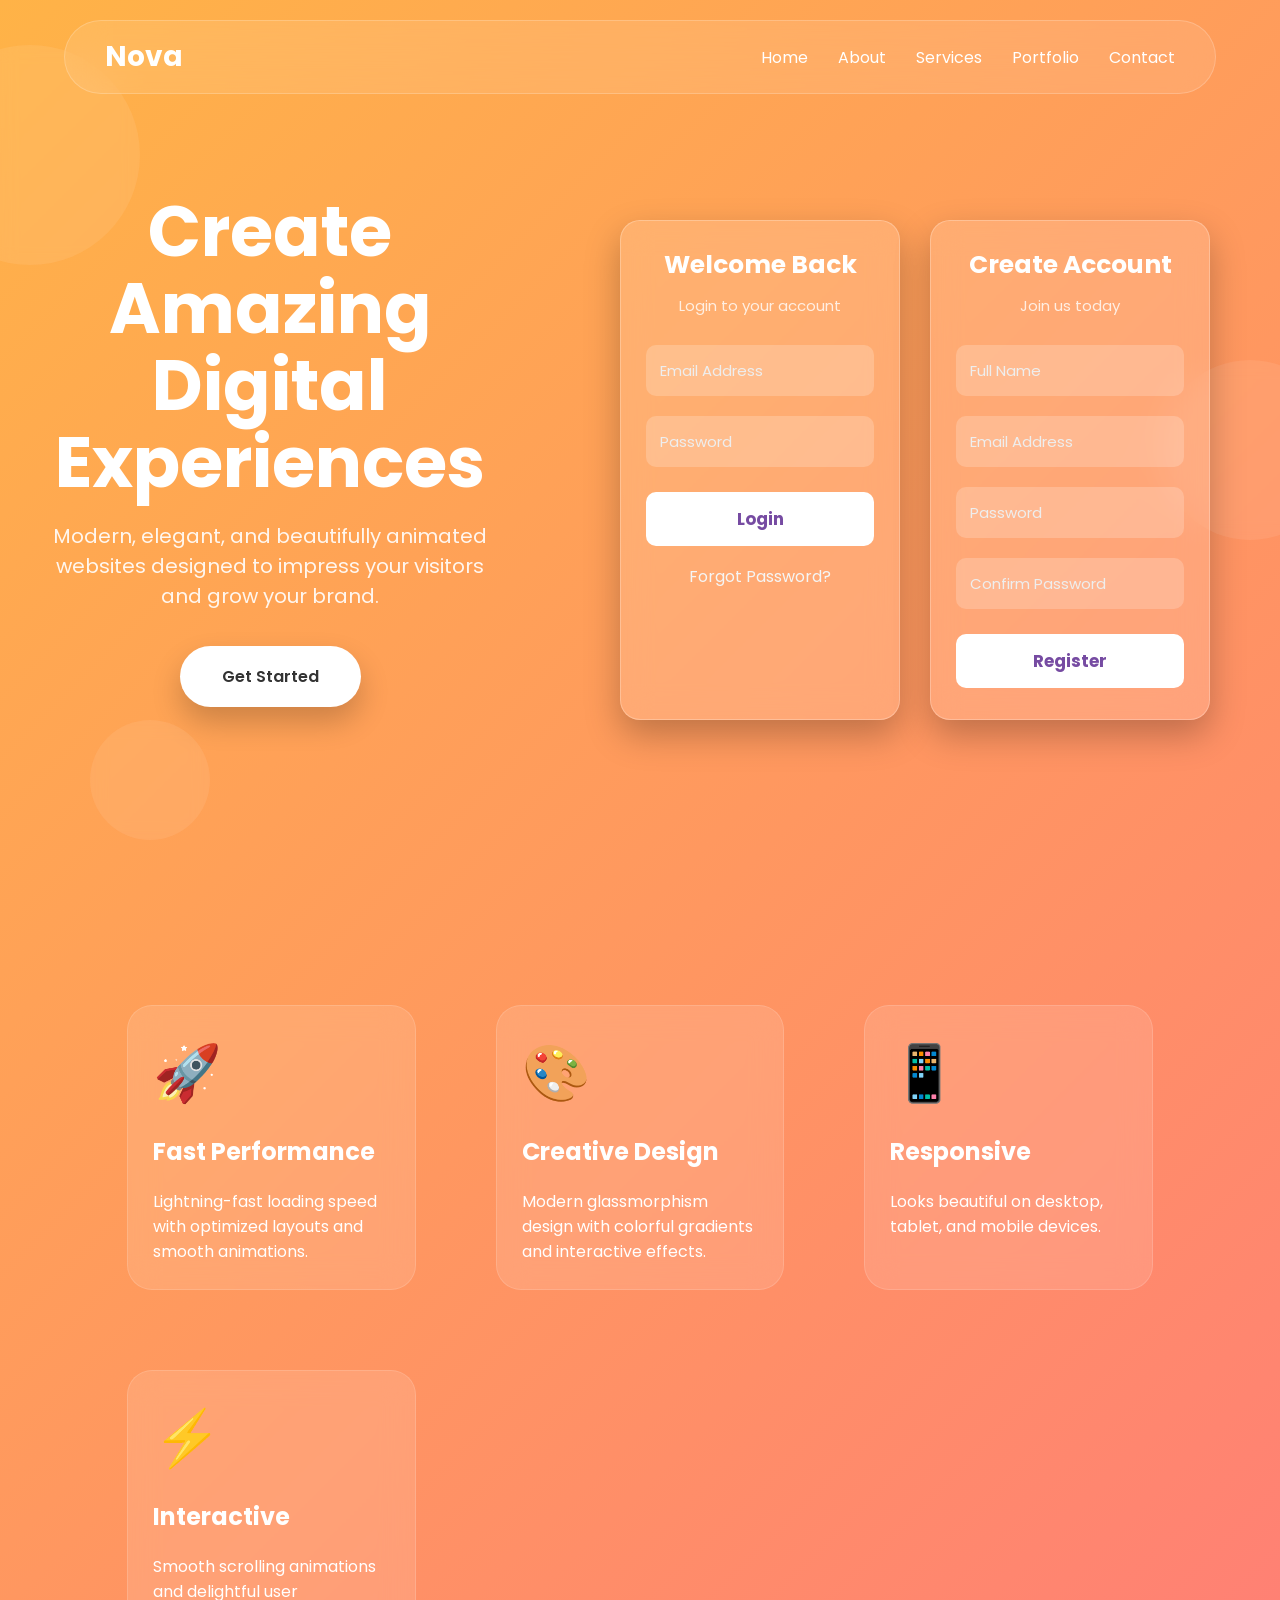
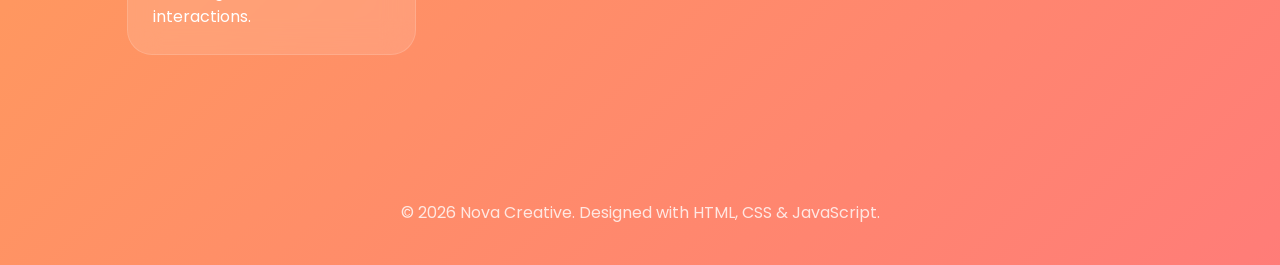
==== web3.html @ b7a54e3e "Add files via upload" ====
<!DOCTYPE html>
<html lang="en">

<head>
    <meta charset="UTF-8">
    <meta name="viewport" content="width=device-width, initial-scale=1.0">
    <title>Creative Landing Page</title>

    <link href="https://fonts.googleapis.com/css2?family=Poppins:wght@300;400;600;700&display=swap" rel="stylesheet">

    <style>
        * {
            margin: 0;
            padding: 0;
            box-sizing: border-box;
            font-family: 'Poppins', sans-serif;
        }

        body {
            background: linear-gradient(-45deg, #630bc1, #2575fc, #ff6a88, #ffb347);
            background-size: 400% 400%;
            animation: bg 10s ease-in infinite;
            overflow-x: hidden;
            color: white;
        }

        @keyframes bg {
            0% {
                background-position: 0% 50%;
            }

            50% {
                background-position: 100% 50%;
            }

            100% {
                background-position: 0% 50%;
            }
        }

        /* Floating circles */

        .circle {
            position: absolute;
            border-radius: 50%;
            background: rgba(255, 255, 255, .08);
            backdrop-filter: blur(8px);
            animation: float 8s ease-in-out infinite;
        }

        .circle:nth-child(1) {
            width: 220px;
            height: 220px;
            top: 5%;
            left: -80px;
        }

        .circle:nth-child(2) {
            width: 180px;
            height: 180px;
            right: -60px;
            top: 40%;
            animation-delay: 2s;
        }

        .circle:nth-child(3) {
            width: 120px;
            height: 120px;
            bottom: 60px;
            left: 7%;
            animation-delay: 4s;
        }

        @keyframes float {

            0%,
            100% {
                transform: translateY(0px);
            }

            50% {
                transform: translateY(-30px);
            }
        }

        /* Navbar */

        nav {
            position: fixed;
            top: 20px;
            left: 50%;
            transform: translateX(-50%);
            width: 90%;
            max-width: 1200px;
            padding: 15px 40px;
            display: flex;
            justify-content: space-between;
            align-items: center;
            background: rgba(255, 255, 255, .1);
            backdrop-filter: blur(20px);
            border: 1px solid rgba(255, 255, 255, .2);
            border-radius: 50px;
            z-index: 100;
        }

        .logo {
            font-size: 28px;
            font-weight: 700;
        }

        nav ul {
            display: flex;
            list-style: none;
            gap: 30px;
        }

        nav a {
            color: white;
            text-decoration: none;
            transition: .3s;
        }

        nav a:hover {
            color: #FFD54F;
        }

        /* Hero */

        .hero {
            min-height: 100vh;
            display: flex;
            justify-content: center;
            align-items: center;
            text-align: center;
            padding: 120px 20px;
        }

        .hero-content {
            max-width: 850px;
            animation: fadeUp 1s ease;
            margin-right: 100px;
            margin-left: 20px;
        }

        .hero h1 {
            font-size: 70px;
            line-height: 1.1;
            margin-bottom: 20px;
        }

        .hero p {
            font-size: 20px;
            opacity: .9;
            margin-bottom: 35px;
        }

        .btn {
            display: inline-block;
            padding: 18px 42px;
            background: white;
            color: #333;
            border-radius: 50px;
            text-decoration: none;
            font-weight: 600;
            transition: .35s;
            box-shadow: 0 15px 30px rgba(0, 0, 0, .2);
        }

        .btn:hover {
            transform: translateY(-5px) scale(1.05);
            background: rgba(0, 0, 0, .35);
            color: white;
        }

        /* Features */

        .features {
            padding: 80px 8%;
            display: grid;
            grid-template-columns: repeat(auto-fit, minmax(260px, 1fr));
            gap: 30px;
        }

        .card1 {
            background: rgba(255, 255, 255, .12);
            backdrop-filter: blur(15px);
            padding: 25px;
            border-radius: 25px;
            transition: .4s;
            border: 1px solid rgba(255, 255, 255, .15);
            margin: 25px;
            animation: fadeUp 1s ease;
        }

        .card1:hover {
            transform: translateY(-15px);
            background: rgba(255, 255, 255, .18);
        }

        .card1 h2 {
            margin: 20px 0;
        }

        .icon {
            font-size: 55px;
        }

        /* Footer */

        footer {
            padding: 40px;
            text-align: center;
            opacity: .8;
        }

        /* Scroll animation */

        .hidden {
            opacity: 0;
            transform: translateY(60px);
            transition: 1s;
        }

        .show {
            opacity: 1;
            transform: translateY(0);
        }

        @keyframes fadeUp {
            from {
                opacity: 0;
                transform: translateY(50px);
            }

            to {
                opacity: 1;
                transform: translateY(0);
            }
        }

        /* Responsive */

        @media(max-width:768px) {

            .hero h1 {
                font-size: 45px;
            }

            nav ul {
                display: none;
            }

        }

        @keyframes gradient {
            0% {
                background-position: 0% 50%;
            }

            50% {
                background-position: 100% 50%;
            }

            100% {
                background-position: 0% 50%;
            }
        }

        /* 2nd login - register page started from here */



        .container {
            display: flex;
            flex-direction: row;
            gap: 30px;
            /* flex-wrap: wrap; */
            justify-content: center;
            padding: 20px;
            margin-right: 30px;
        }

        .card {
            height: 500px;
            width: 280px;
            padding: 25px;
            animation: fadeUp 1s ease;
            /* transform: translateY(-10%); */
            /* transition: all 2s ease-in; */
            border-radius: 20px;
            background: rgba(255, 255, 255, 0.15);
            backdrop-filter: blur(15px);
            border: 1px solid rgba(255, 255, 255, 0.25);
            box-shadow: 0 15px 35px rgba(0, 0, 0, .25);
            color: #fff;
            transition: .4s;
            margin-top: 40px;
        }

        .card:hover {
            transform: translateY(-10px);
            box-shadow: 0 20px 40px rgba(0, 0, 0, .35);
        }

        .card h2 {
            text-align: center;
            margin-bottom: 10px;
            font-size: 25px;
        }

        .card p {
            text-align: center;
            font-size: 15px;
            margin-bottom: 18px;
            opacity: .8;
        }

        form {
            display: flex;
            flex-direction: column;
        }

        input {
            margin: 10px 0;
            padding: 14px;
            border: none;
            outline: none;
            border-radius: 10px;
            background: rgba(255, 255, 255, .2);
            color: white;
            font-size: 15px;
        }

        input::placeholder {
            color: #eee;
        }

        button {
            margin-top: 15px;
            padding: 14px;
            border: none;
            border-radius: 10px;
            background: #ffffff;
            color: #764ba2;
            font-size: 17px;
            font-weight: bold;
            cursor: pointer;
            transition: .3s;
        }

        button:hover {
            background: #764ba2;
            color: #fff;
        }

        span {
            display: block;
            margin-top: 18px;
            text-align: center;
            cursor: pointer;
            color: #f5f5f5;
        }

        span:hover {
            text-decoration: underline;
        }
    </style>

</head>

<body>

    <div class="circle"></div>
    <div class="circle"></div>
    <div class="circle"></div>

    <nav>

        <div class="logo">Nova</div>

        <ul>
            <li><a href="#">Home</a></li>
            <li><a href="#">About</a></li>
            <li><a href="#">Services</a></li>
            <li><a href="#">Portfolio</a></li>
            <li><a href="#">Contact</a></li>
        </ul>

    </nav>

    <section class="hero">

        <div class="hero-content">

            <h1>Create Amazing Digital Experiences</h1>

            <p>
                Modern, elegant, and beautifully animated websites designed
                to impress your visitors and grow your brand.
            </p>

            <a href="#" class="btn">Get Started</a>

        </div>
        <!-- login -->
        <div class="container">
            <div class="card">
                <h2>Welcome Back</h2>
                <p>Login to your account</p>

                <form>
                    <input type="email" placeholder="Email Address" required>
                    <input type="password" placeholder="Password" required>

                    <button type="submit">Login</button>
                </form>

                <span>Forgot Password?</span>
            </div>

            <!-- Register -->
            <div class="card">
                <h2>Create Account</h2>
                <p>Join us today</p>

                <form>
                    <input type="text" placeholder="Full Name" required>
                    <input type="email" placeholder="Email Address" required>
                    <input type="password" placeholder="Password" required>
                    <input type="password" placeholder="Confirm Password" required>

                    <button type="submit">Register</button>
                </form>
            </div>
        </div>
    </section>

    <section class="features">

        <div class="card1 hidden show">
            <div class="icon">🚀</div>
            <h2>Fast Performance</h2>
            <p>
                Lightning-fast loading speed with optimized layouts and smooth animations.
            </p>
        </div>

        <div class="card1 hidden show">
            <div class="icon">🎨</div>
            <h2>Creative Design</h2>
            <p>
                Modern glassmorphism design with colorful gradients and interactive effects.
            </p>
        </div>

        <div class="card1 hidden show">
            <div class="icon">📱</div>
            <h2>Responsive</h2>
            <p>
                Looks beautiful on desktop, tablet, and mobile devices.
            </p>
        </div>

        <div class="card1 hidden show">
            <div class="icon">⚡</div>
            <h2>Interactive</h2>
            <p>
                Smooth scrolling animations and delightful user interactions.
            </p>
        </div>

    </section>

    <footer>

        © 2026 Nova Creative. Designed with HTML, CSS & JavaScript.

    </footer>

    <script>

        // Scroll Animation

        const observer = new IntersectionObserver(entries => {

            entries.forEach(entry => {

                if (entry.isIntersecting) {

                    entry.target.classList.add("show");

                }

            });

        });

        document.querySelectorAll(".hidden").forEach(el => observer.observe(el));

        // Mouse Movement Effect

        document.addEventListener("mousemove", (e) => {

            const x = e.clientX / window.innerWidth;
            const y = e.clientY / window.innerHeight;

            document.querySelectorAll(".circle").forEach((circle, index) => {

                const speed = (index + 1) * 20;

                circle.style.transform =
                    `translate(${x * speed}px,${y * speed}px)`;

            });

        });

        // Smooth Button Click

        document.querySelector(".btn").addEventListener("click", (e) => {

            e.preventDefault();

            window.scrollTo({

                top: document.querySelector(".features").offsetTop,

                behavior: "smooth"

            });

        });

    </script>

</body>

</html>
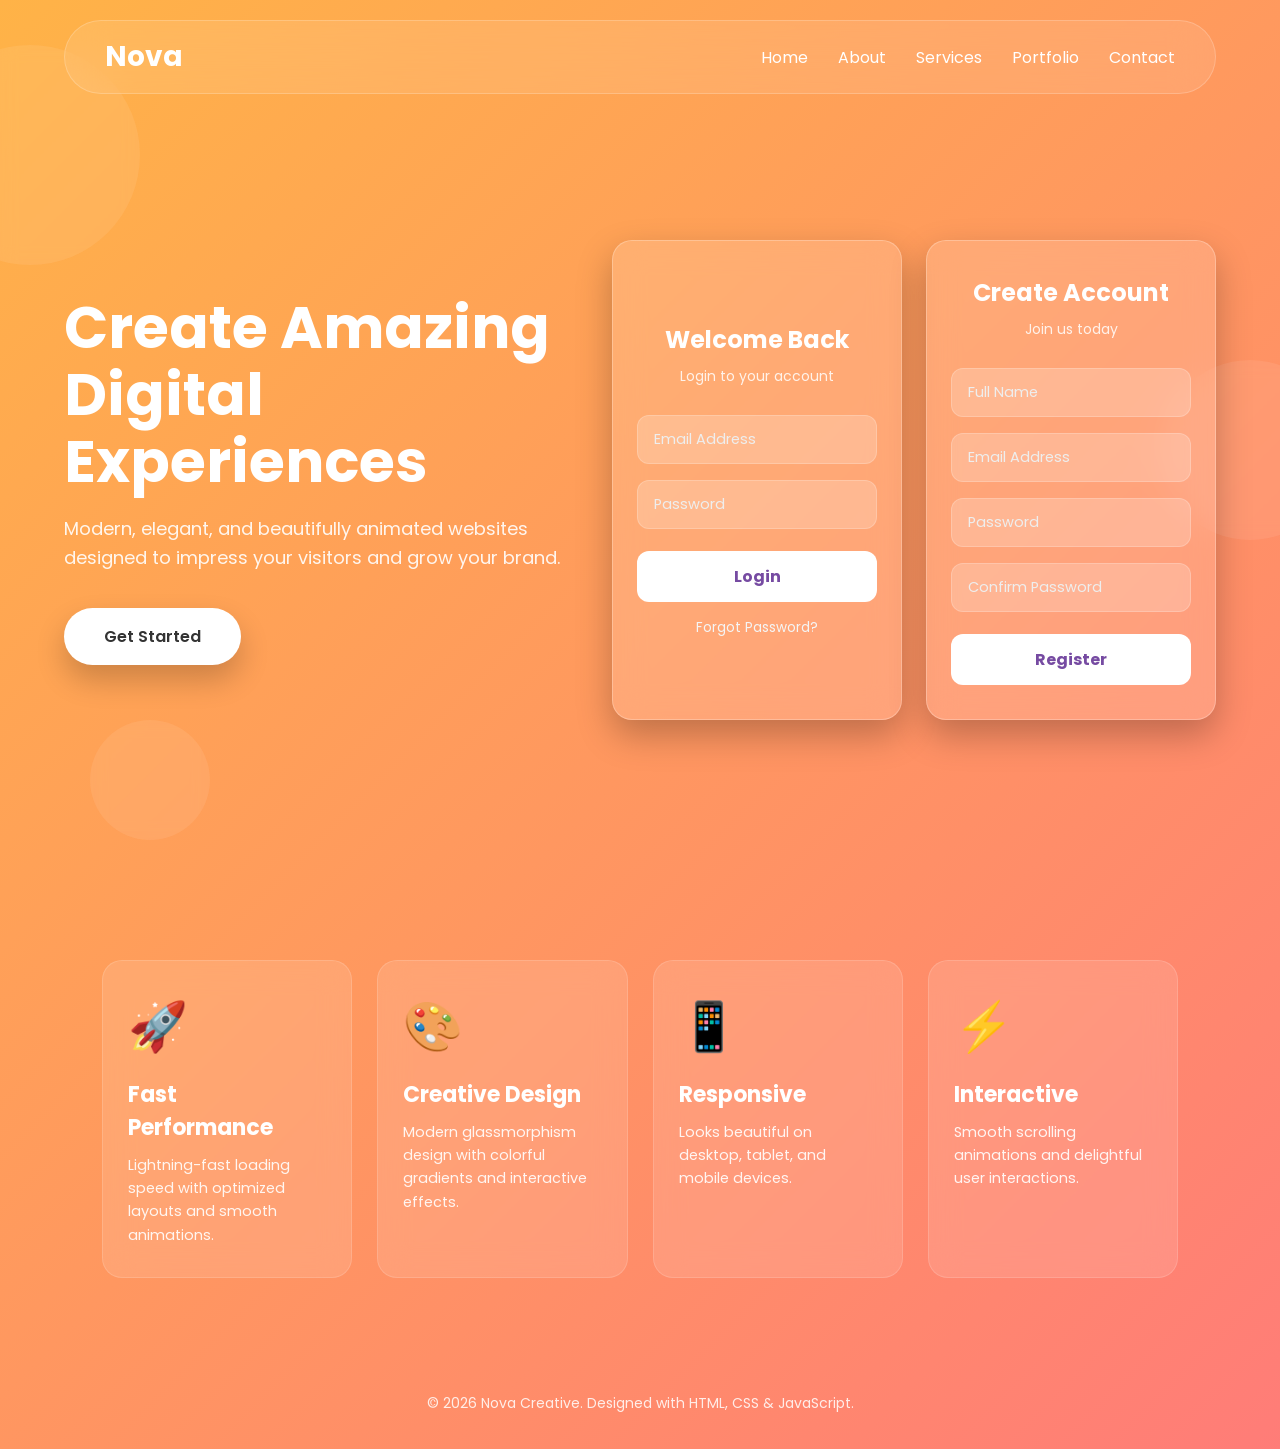
==== commit 5f2b73da: "Update web3.html" ====
--- a/web3.html
+++ b/web3.html
@@ -22,6 +22,7 @@
             animation: bg 10s ease-in infinite;
             overflow-x: hidden;
             color: white;
+            min-height: 100vh;
         }
 
         @keyframes bg {
@@ -46,6 +47,7 @@
             background: rgba(255, 255, 255, .08);
             backdrop-filter: blur(8px);
             animation: float 8s ease-in-out infinite;
+            pointer-events: none;
         }
 
         .circle:nth-child(1) {
@@ -131,32 +133,33 @@
             display: flex;
             justify-content: center;
             align-items: center;
-            text-align: center;
-            padding: 120px 20px;
+            text-align: left;
+            padding: 120px 5% 60px;
+            gap: 40px;
         }
 
         .hero-content {
-            max-width: 850px;
+            flex: 1;
+            max-width: 600px;
             animation: fadeUp 1s ease;
-            margin-right: 100px;
-            margin-left: 20px;
         }
 
         .hero h1 {
-            font-size: 70px;
-            line-height: 1.1;
+            font-size: 58px;
+            line-height: 1.15;
             margin-bottom: 20px;
         }
 
         .hero p {
-            font-size: 20px;
+            font-size: 18px;
             opacity: .9;
             margin-bottom: 35px;
+            line-height: 1.6;
         }
 
         .btn {
             display: inline-block;
-            padding: 18px 42px;
+            padding: 16px 40px;
             background: white;
             color: #333;
             border-radius: 50px;
@@ -164,155 +167,59 @@
             font-weight: 600;
             transition: .35s;
             box-shadow: 0 15px 30px rgba(0, 0, 0, .2);
+            text-align: center;
         }
 
         .btn:hover {
-            transform: translateY(-5px) scale(1.05);
+            transform: translateY(-4px) scale(1.03);
             background: rgba(0, 0, 0, .35);
             color: white;
         }
 
-        /* Features */
-
-        .features {
-            padding: 80px 8%;
-            display: grid;
-            grid-template-columns: repeat(auto-fit, minmax(260px, 1fr));
-            gap: 30px;
-        }
-
-        .card1 {
-            background: rgba(255, 255, 255, .12);
-            backdrop-filter: blur(15px);
-            padding: 25px;
-            border-radius: 25px;
-            transition: .4s;
-            border: 1px solid rgba(255, 255, 255, .15);
-            margin: 25px;
-            animation: fadeUp 1s ease;
-        }
-
-        .card1:hover {
-            transform: translateY(-15px);
-            background: rgba(255, 255, 255, .18);
-        }
-
-        .card1 h2 {
-            margin: 20px 0;
-        }
-
-        .icon {
-            font-size: 55px;
-        }
-
-        /* Footer */
-
-        footer {
-            padding: 40px;
-            text-align: center;
-            opacity: .8;
-        }
-
-        /* Scroll animation */
-
-        .hidden {
-            opacity: 0;
-            transform: translateY(60px);
-            transition: 1s;
-        }
-
-        .show {
-            opacity: 1;
-            transform: translateY(0);
-        }
-
-        @keyframes fadeUp {
-            from {
-                opacity: 0;
-                transform: translateY(50px);
-            }
-
-            to {
-                opacity: 1;
-                transform: translateY(0);
-            }
-        }
-
-        /* Responsive */
-
-        @media(max-width:768px) {
-
-            .hero h1 {
-                font-size: 45px;
-            }
-
-            nav ul {
-                display: none;
-            }
-
-        }
-
-        @keyframes gradient {
-            0% {
-                background-position: 0% 50%;
-            }
-
-            50% {
-                background-position: 100% 50%;
-            }
-
-            100% {
-                background-position: 0% 50%;
-            }
-        }
-
-        /* 2nd login - register page started from here */
-
-
+        /* Login & Register Cards */
 
         .container {
             display: flex;
             flex-direction: row;
-            gap: 30px;
-            /* flex-wrap: wrap; */
+            gap: 24px;
             justify-content: center;
-            padding: 20px;
-            margin-right: 30px;
+            align-items: center;
+            flex-wrap: wrap;
         }
 
         .card {
-            height: 500px;
-            width: 280px;
-            padding: 25px;
+            width: 290px;
+            min-height: 480px;
+            padding: 30px 24px;
             animation: fadeUp 1s ease;
-            /* transform: translateY(-10%); */
-            /* transition: all 2s ease-in; */
             border-radius: 20px;
             background: rgba(255, 255, 255, 0.15);
             backdrop-filter: blur(15px);
             border: 1px solid rgba(255, 255, 255, 0.25);
             box-shadow: 0 15px 35px rgba(0, 0, 0, .25);
             color: #fff;
-            transition: .4s;
-            margin-top: 40px;
+            transition: transform .35s ease, box-shadow .35s ease;
+            display: flex;
+            flex-direction: column;
+            justify-content: center;
         }
 
         .card:hover {
-            transform: translateY(-10px);
+            transform: translateY(-8px);
             box-shadow: 0 20px 40px rgba(0, 0, 0, .35);
         }
 
         .card h2 {
             text-align: center;
-            margin-bottom: 10px;
-            font-size: 25px;
+            margin-bottom: 8px;
+            font-size: 24px;
         }
 
         .card p {
             text-align: center;
-            font-size: 15px;
-            margin-bottom: 18px;
-            opacity: .8;
+            font-size: 14px;
+            margin-bottom: 20px;
+            opacity: .85;
         }
 
         form {
@@ -321,14 +228,20 @@
         }
 
         input {
-            margin: 10px 0;
-            padding: 14px;
-            border: none;
+            margin: 8px 0;
+            padding: 13px 16px;
+            border: 1px solid rgba(255, 255, 255, 0.2);
             outline: none;
-            border-radius: 10px;
+            border-radius: 12px;
             background: rgba(255, 255, 255, .2);
             color: white;
-            font-size: 15px;
+            font-size: 14.5px;
+            transition: border-color .2s;
+        }
+
+        input:focus {
+            border-color: rgba(255, 255, 255, 0.7);
+            background: rgba(255, 255, 255, .28);
         }
 
         input::placeholder {
@@ -336,14 +249,14 @@
         }
 
         button {
-            margin-top: 15px;
-            padding: 14px;
+            margin-top: 14px;
+            padding: 13px;
             border: none;
-            border-radius: 10px;
+            border-radius: 12px;
             background: #ffffff;
             color: #764ba2;
-            font-size: 17px;
-            font-weight: bold;
+            font-size: 16px;
+            font-weight: 700;
             cursor: pointer;
             transition: .3s;
         }
@@ -351,21 +264,254 @@
         button:hover {
             background: #764ba2;
             color: #fff;
+            transform: translateY(-2px);
         }
 
         span {
             display: block;
-            margin-top: 18px;
+            margin-top: 16px;
             text-align: center;
             cursor: pointer;
             color: #f5f5f5;
+            font-size: 13.5px;
         }
 
         span:hover {
             text-decoration: underline;
         }
+
+        /* Features */
+
+        .features {
+            padding: 60px 8% 80px;
+            display: grid;
+            grid-template-columns: repeat(auto-fit, minmax(240px, 1fr));
+            gap: 25px;
+        }
+
+        .card1 {
+            background: rgba(255, 255, 255, .12);
+            backdrop-filter: blur(15px);
+            padding: 30px 25px;
+            border-radius: 20px;
+            transition: .4s;
+            border: 1px solid rgba(255, 255, 255, .15);
+            animation: fadeUp 1s ease;
+        }
+
+        .card1:hover {
+            transform: translateY(-10px);
+            background: rgba(255, 255, 255, .18);
+        }
+
+        .card1 h2 {
+            margin: 15px 0 10px;
+            font-size: 22px;
+        }
+
+        .card1 p {
+            font-size: 14.5px;
+            line-height: 1.6;
+            opacity: 0.9;
+        }
+
+        .icon {
+            font-size: 48px;
+        }
+
+        /* Footer */
+
+        footer {
+            padding: 35px 20px;
+            text-align: center;
+            opacity: .85;
+            font-size: 14px;
+        }
+
+        /* Scroll animation */
+
+        .hidden {
+            opacity: 0;
+            transform: translateY(60px);
+            transition: 1s;
+        }
+
+        .show {
+            opacity: 1;
+            transform: translateY(0);
+        }
+
+        @keyframes fadeUp {
+            from {
+                opacity: 0;
+                transform: translateY(50px);
+            }
+
+            to {
+                opacity: 1;
+                transform: translateY(0);
+            }
+        }
+
+        /* ====================================================
+           RESPONSIVE MEDIA QUERIES
+           ==================================================== */
+
+        /* Laptops & Tablets (max-width: 1024px) */
+        @media (max-width: 1024px) {
+            .hero {
+                flex-direction: column;
+                text-align: center;
+                padding: 130px 30px 50px;
+                gap: 50px;
+            }
+
+            .hero-content {
+                max-width: 750px;
+                margin: 0 auto;
+            }
+
+            .hero h1 {
+                font-size: 48px;
+            }
+
+            .container {
+                width: 100%;
+                justify-content: center;
+            }
+        }
+
+        /* Tablets & Mobile Devices (max-width: 768px) */
+        @media (max-width: 768px) {
+            nav {
+                padding: 12px 24px;
+                width: 92%;
+            }
+
+            .logo {
+                font-size: 24px;
+            }
+
+            nav ul {
+                display: none;
+            }
+
+            .hero {
+                padding: 110px 20px 40px;
+                min-height: auto;
+            }
+
+            .hero h1 {
+                font-size: 38px;
+            }
+
+            .hero p {
+                font-size: 16px;
+                margin-bottom: 25px;
+            }
+
+            .btn {
+                padding: 14px 34px;
+                font-size: 15px;
+            }
+
+            .container {
+                flex-direction: column;
+                align-items: center;
+                width: 100%;
+                gap: 20px;
+            }
+
+            .card {
+                width: 100%;
+                max-width: 360px;
+                min-height: auto;
+                padding: 25px 20px;
+            }
+
+            .features {
+                padding: 40px 5% 60px;
+                gap: 20px;
+            }
+
+            .circle:nth-child(1) {
+                width: 140px;
+                height: 140px;
+            }
+
+            .circle:nth-child(2) {
+                width: 110px;
+                height: 110px;
+            }
+
+            .circle:nth-child(3) {
+                width: 80px;
+                height: 80px;
+            }
+        }
+
+        /* Small Phones (max-width: 480px) */
+        @media (max-width: 480px) {
+            nav {
+                top: 12px;
+                padding: 10px 20px;
+            }
+
+            .logo {
+                font-size: 20px;
+            }
+
+            .hero {
+                padding: 95px 15px 30px;
+            }
+
+            .hero h1 {
+                font-size: 30px;
+                line-height: 1.25;
+            }
+
+            .hero p {
+                font-size: 14.5px;
+            }
+
+            .btn {
+                width: 100%;
+                display: block;
+            }
+
+            .card {
+                padding: 22px 18px;
+            }
+
+            .card h2 {
+                font-size: 21px;
+            }
+
+            input,
+            button {
+                padding: 12px;
+                font-size: 14px;
+            }
+
+            .features {
+                grid-template-columns: 1fr;
+                padding: 30px 15px 50px;
+            }
+
+            .card1 {
+                padding: 22px;
+            }
+
+            .icon {
+                font-size: 40px;
+            }
+
+            footer {
+                padding: 25px 15px;
+                font-size: 12.5px;
+            }
+        }
     </style>
-
 </head>
 
 <body>
@@ -375,9 +521,7 @@
     <div class="circle"></div>
 
     <nav>
-
         <div class="logo">Nova</div>
-
         <ul>
             <li><a href="#">Home</a></li>
             <li><a href="#">About</a></li>
@@ -385,36 +529,29 @@
             <li><a href="#">Portfolio</a></li>
             <li><a href="#">Contact</a></li>
         </ul>
-
     </nav>
 
     <section class="hero">
-
         <div class="hero-content">
-
             <h1>Create Amazing Digital Experiences</h1>
-
             <p>
                 Modern, elegant, and beautifully animated websites designed
                 to impress your visitors and grow your brand.
             </p>
-
             <a href="#" class="btn">Get Started</a>
-
         </div>
-        <!-- login -->
+
+        <!-- Login & Register Container -->
         <div class="container">
+            <!-- Login -->
             <div class="card">
                 <h2>Welcome Back</h2>
                 <p>Login to your account</p>
-
                 <form>
                     <input type="email" placeholder="Email Address" required>
                     <input type="password" placeholder="Password" required>
-
                     <button type="submit">Login</button>
                 </form>
-
                 <span>Forgot Password?</span>
             </div>
 
@@ -422,13 +559,11 @@
             <div class="card">
                 <h2>Create Account</h2>
                 <p>Join us today</p>
-
                 <form>
                     <input type="text" placeholder="Full Name" required>
                     <input type="email" placeholder="Email Address" required>
                     <input type="password" placeholder="Password" required>
                     <input type="password" placeholder="Confirm Password" required>
-
                     <button type="submit">Register</button>
                 </form>
             </div>
@@ -436,7 +571,6 @@
     </section>
 
     <section class="features">
-
         <div class="card1 hidden show">
             <div class="icon">🚀</div>
             <h2>Fast Performance</h2>
@@ -468,71 +602,45 @@
                 Smooth scrolling animations and delightful user interactions.
             </p>
         </div>
-
     </section>
 
     <footer>
-
         © 2026 Nova Creative. Designed with HTML, CSS & JavaScript.
-
     </footer>
 
     <script>
-
         // Scroll Animation
-
         const observer = new IntersectionObserver(entries => {
-
             entries.forEach(entry => {
-
                 if (entry.isIntersecting) {
-
                     entry.target.classList.add("show");
-
                 }
-
             });
-
         });
 
         document.querySelectorAll(".hidden").forEach(el => observer.observe(el));
 
         // Mouse Movement Effect
-
         document.addEventListener("mousemove", (e) => {
-
             const x = e.clientX / window.innerWidth;
             const y = e.clientY / window.innerHeight;
 
             document.querySelectorAll(".circle").forEach((circle, index) => {
-
                 const speed = (index + 1) * 20;
-
-                circle.style.transform =
-                    `translate(${x * speed}px,${y * speed}px)`;
-
+                circle.style.transform = `translate(${x * speed}px,${y * speed}px)`;
             });
-
         });
 
         // Smooth Button Click
-
         document.querySelector(".btn").addEventListener("click", (e) => {
-
             e.preventDefault();
-
             window.scrollTo({
-
                 top: document.querySelector(".features").offsetTop,
-
                 behavior: "smooth"
-
             });
-
         });
-
     </script>
 
 </body>
 
-</html>+</html>
